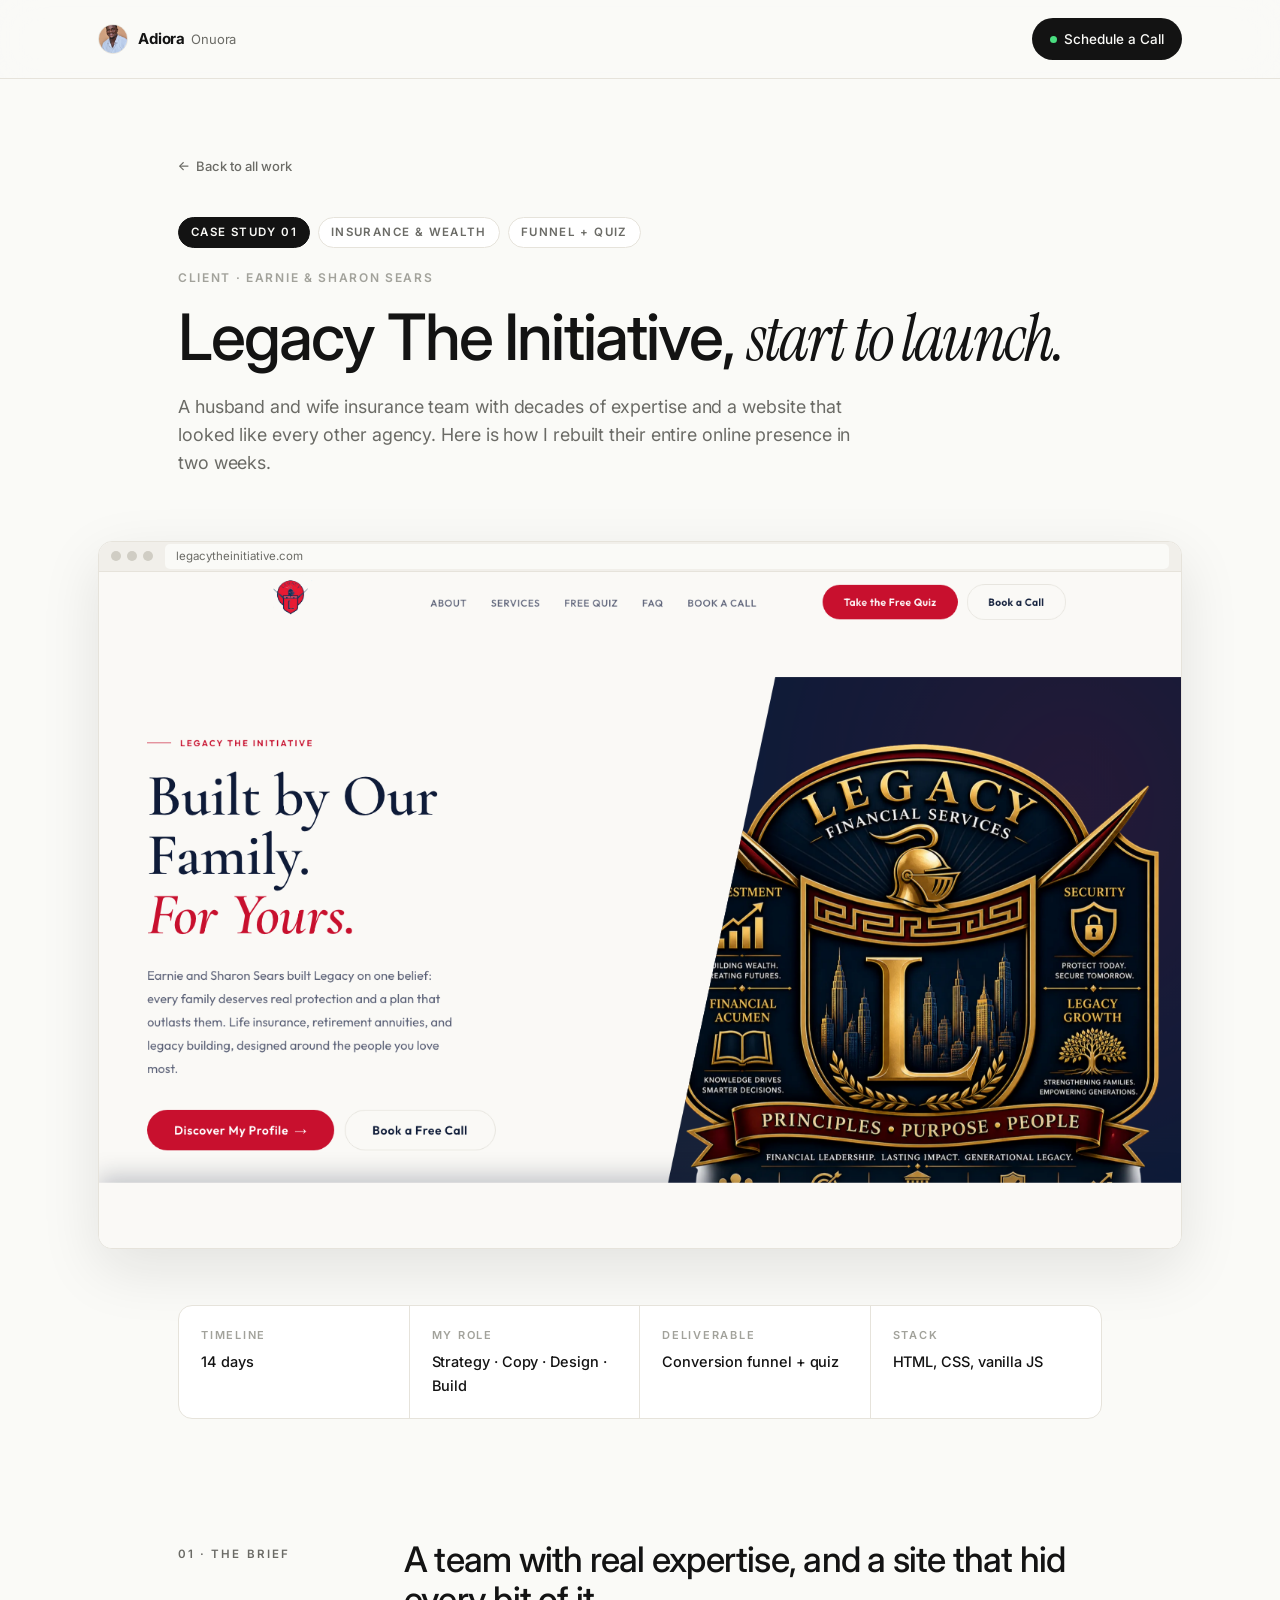
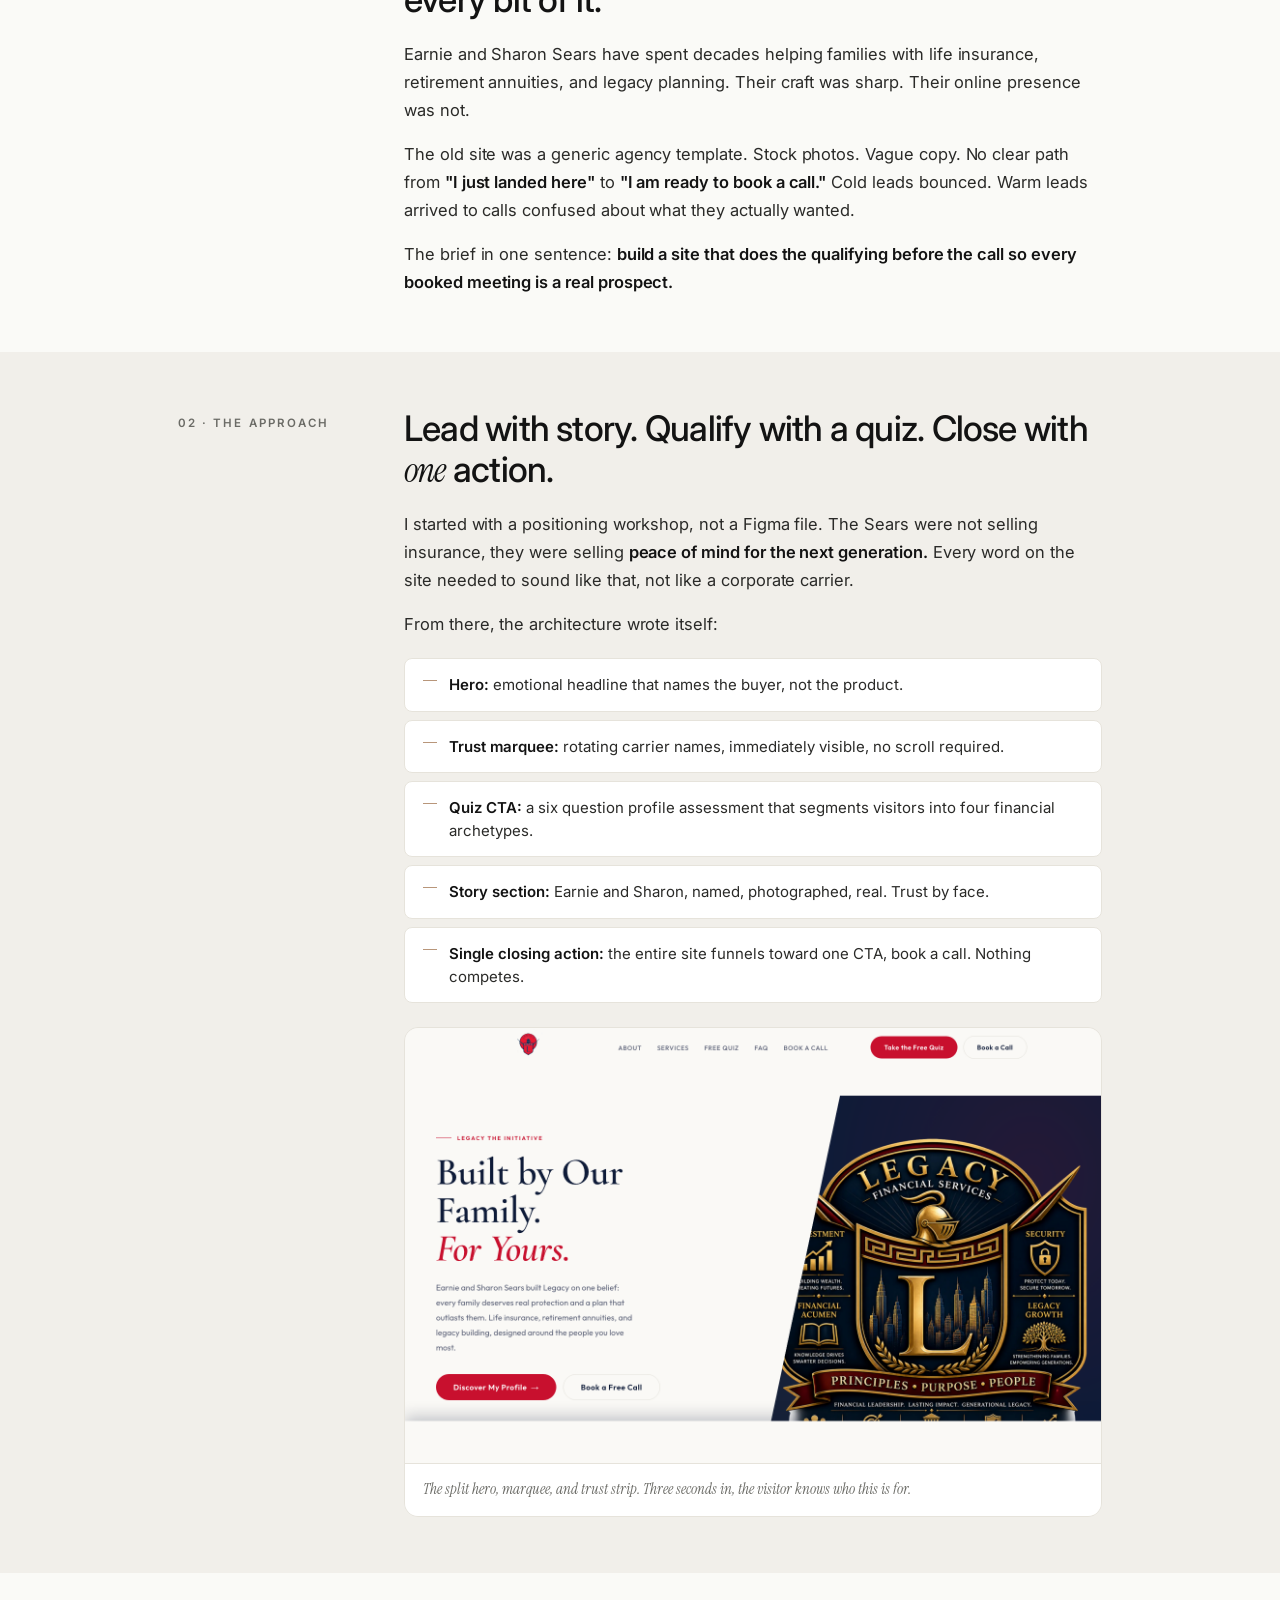
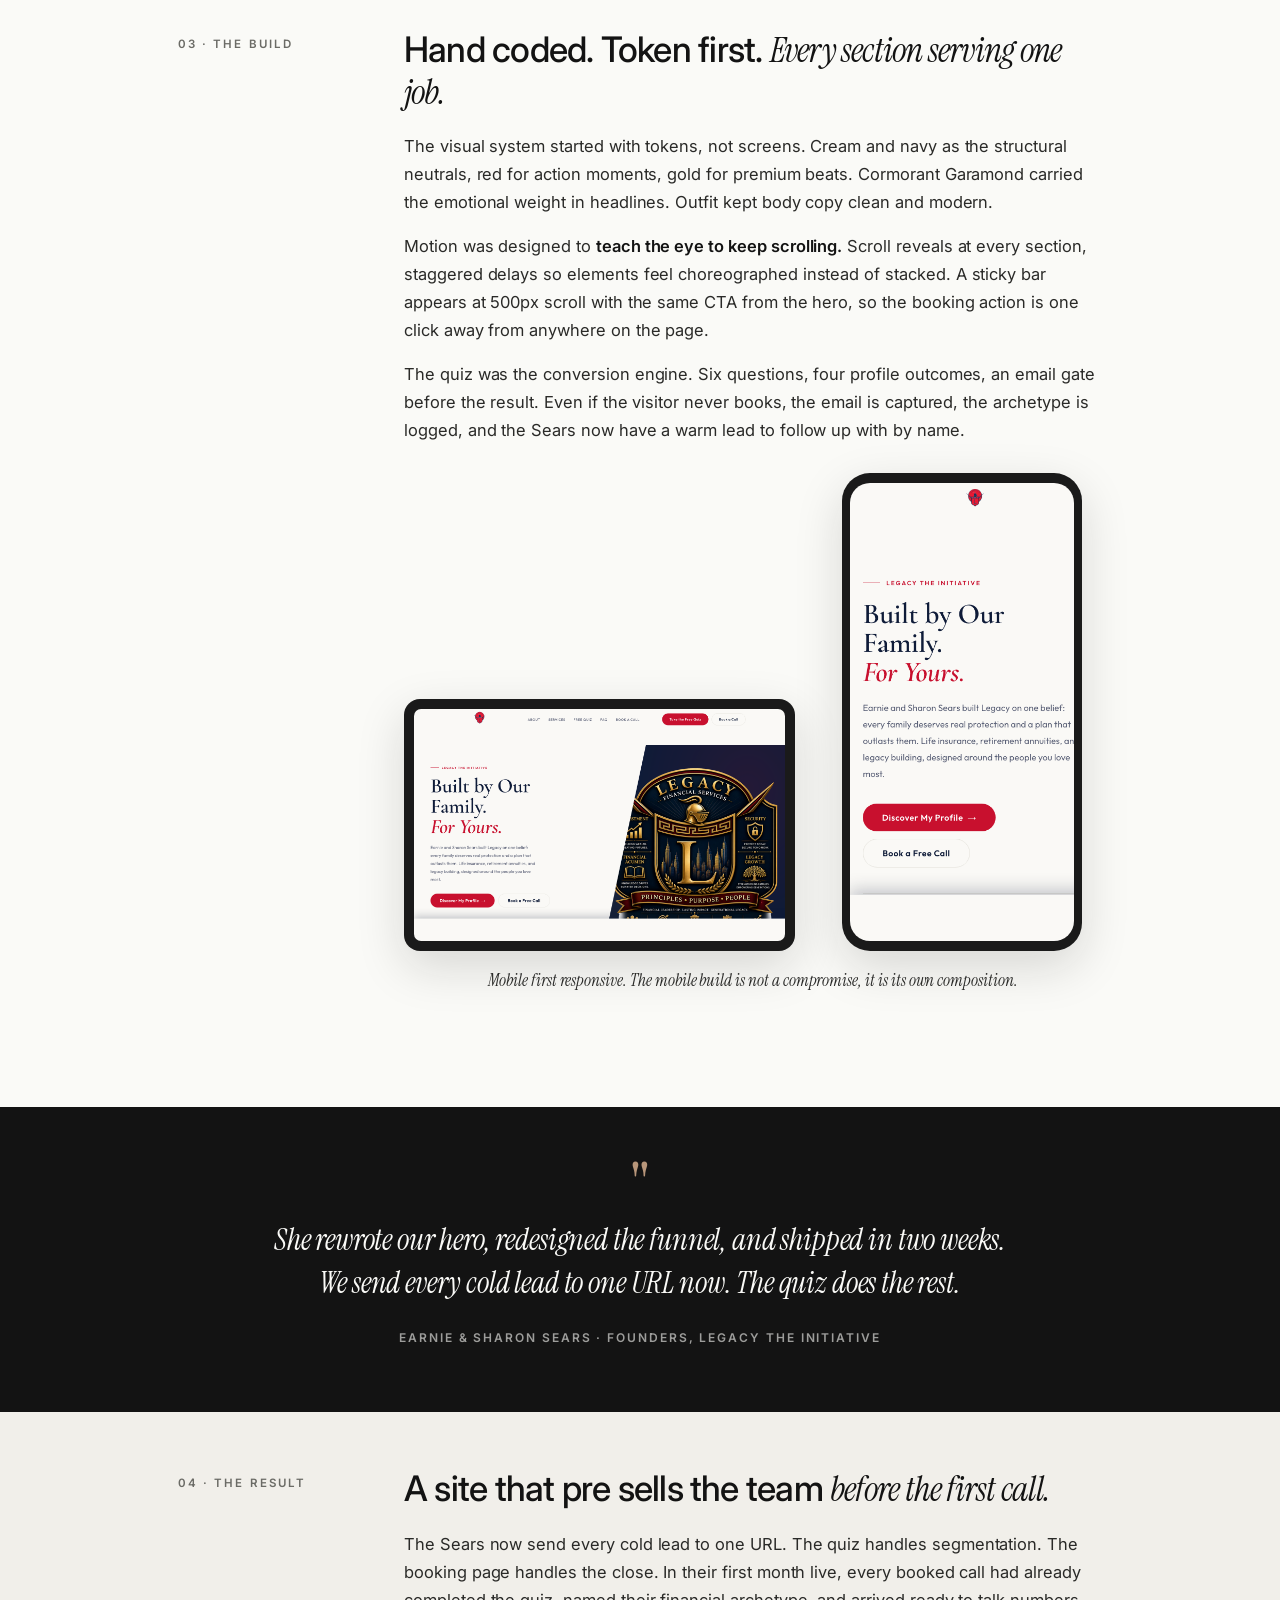
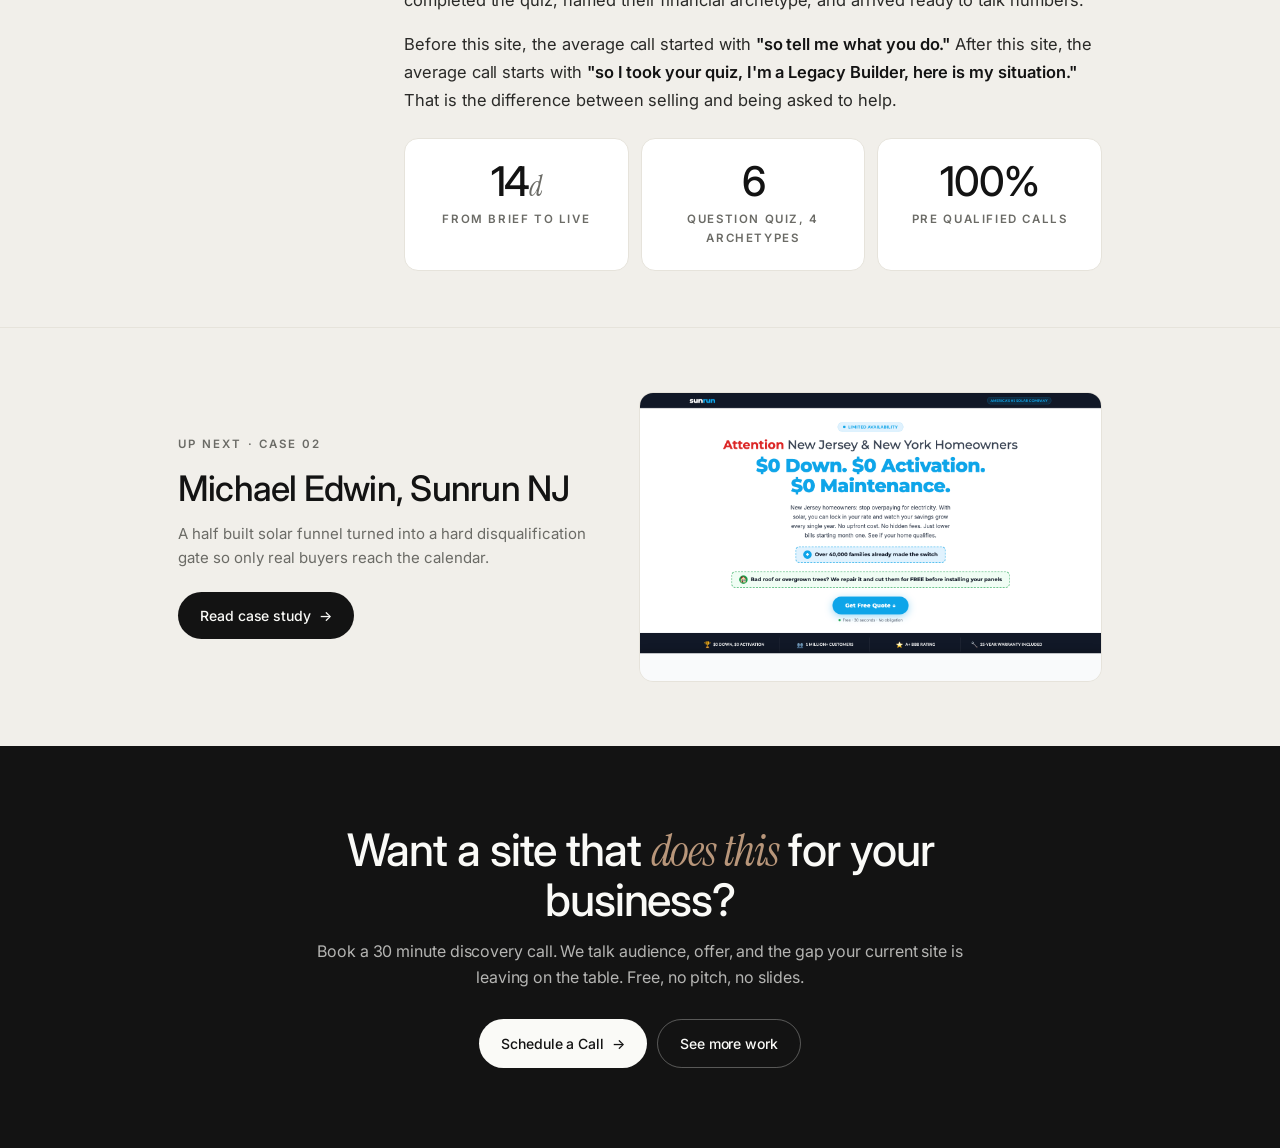
==== case-studies/legacy.html @ 41953759 "Initial portfolio site: Adiora @ AP Systems Single page portfolio with six live case studies (Legacy" ====
<!DOCTYPE html>
<html lang="en">
<head>
  <meta charset="UTF-8" />
  <meta name="viewport" content="width=device-width, initial-scale=1.0" />
  <title>Legacy The Initiative · Case Study · Adiora Onuora</title>
  <meta name="description" content="How I rebuilt a husband and wife insurance team's online presence with a 14 section funnel and a profile quiz that pre qualifies every booked call." />
  <link rel="preconnect" href="https://fonts.googleapis.com" />
  <link rel="preconnect" href="https://fonts.gstatic.com" crossorigin />
  <link href="https://fonts.googleapis.com/css2?family=Inter:wght@300;400;500;600;700&family=Instrument+Serif:ital@0;1&display=swap" rel="stylesheet" />
  <noscript><style>[data-sr]{opacity:1!important;transform:none!important;}</style></noscript>
  <style>
    :root {
      --bg: #FAFAF7;
      --bg-2: #F1EFEA;
      --bg-card: #FFFFFF;
      --ink: #131313;
      --ink-2: #2A2A28;
      --gray: #6B6B66;
      --gray-2: #A2A29B;
      --line: #E6E3DB;
      --accent: #B8967A;
      --green: #4ADE80;
      --sans: 'Inter', -apple-system, BlinkMacSystemFont, 'Segoe UI', sans-serif;
      --serif: 'Instrument Serif', Georgia, serif;
      --ease: cubic-bezier(0.22, 0.61, 0.36, 1);
      --r: 14px;
      --r-sm: 8px;
    }
    *, *::before, *::after { box-sizing: border-box; margin: 0; padding: 0; }
    html { scroll-behavior: smooth; }
    body {
      font-family: var(--sans);
      background: var(--bg);
      color: var(--ink);
      -webkit-font-smoothing: antialiased;
      text-rendering: optimizeLegibility;
      font-size: 16px;
      line-height: 1.65;
      overflow-x: hidden;
    }
    img { display: block; max-width: 100%; }
    ul { list-style: none; }
    a { color: inherit; text-decoration: none; }
    button { font-family: inherit; cursor: pointer; border: none; background: none; }
    ::selection { background: var(--ink); color: white; }

    [data-sr] { transition: opacity 0.7s var(--ease), transform 0.7s var(--ease); }
    .sr-ready [data-sr]:not(.sr-in) { opacity: 0; transform: translateY(20px); }

    .btn {
      display: inline-flex; align-items: center; gap: 8px;
      padding: 12px 22px; border-radius: 100px;
      font-size: 14px; font-weight: 500; letter-spacing: -0.005em;
      transition: background 0.2s, transform 0.2s, box-shadow 0.3s;
      white-space: nowrap;
    }
    .btn-primary { background: var(--ink); color: var(--bg); }
    .btn-primary:hover { background: var(--ink-2); transform: translateY(-1px); box-shadow: 0 8px 24px rgba(19,19,19,0.15); }
    .btn-ghost { background: transparent; color: var(--ink); border: 1px solid var(--line); }
    .btn-ghost:hover { background: var(--bg-card); border-color: var(--ink); }
    .btn-outline-light { background: transparent; color: var(--bg); border: 1px solid rgba(250,250,247,0.3); }
    .btn-outline-light:hover { background: rgba(250,250,247,0.08); border-color: var(--bg); }
    .btn-arrow { transition: transform 0.25s var(--ease); display: inline-block; }
    .btn:hover .btn-arrow { transform: translateX(3px); }

    /* NAV */
    .nav {
      position: fixed; top: 0; left: 0; right: 0;
      z-index: 600; padding: 18px 0;
      background: rgba(250,250,247,0.85);
      backdrop-filter: blur(20px);
      border-bottom: 1px solid var(--line);
    }
    .nav__inner {
      max-width: 1140px; margin: 0 auto; padding: 0 28px;
      display: flex; align-items: center; justify-content: space-between; gap: 24px;
    }
    .nav__brand {
      display: flex; align-items: center; gap: 10px;
      font-size: 15px; font-weight: 600;
      letter-spacing: -0.01em; color: var(--ink);
    }
    .nav__brand-avatar {
      width: 30px; height: 30px; border-radius: 50%;
      object-fit: cover; border: 1px solid var(--line);
    }
    .nav__brand-name { display: flex; align-items: baseline; gap: 6px; }
    .nav__brand-name span { font-weight: 400; color: var(--gray); font-size: 13px; }
    .nav__cta {
      display: inline-flex; align-items: center; gap: 7px;
      padding: 10px 18px; background: var(--ink); color: var(--bg);
      border-radius: 100px; font-size: 13.5px; font-weight: 500;
      transition: background 0.2s, transform 0.2s;
    }
    .nav__cta:hover { background: var(--ink-2); transform: translateY(-1px); }
    .nav__cta-dot {
      width: 7px; height: 7px; border-radius: 50%;
      background: var(--green);
      animation: pulse-green 2s infinite;
    }

    /* CASE HERO */
    .case-hero { padding: 152px 0 64px; }
    .case-hero__inner { max-width: 980px; margin: 0 auto; padding: 0 28px; }
    .case-hero__back {
      display: inline-flex; align-items: center; gap: 6px;
      font-size: 13px; font-weight: 500;
      color: var(--gray); margin-bottom: 40px;
      transition: color 0.2s;
    }
    .case-hero__back:hover { color: var(--ink); }
    .case-hero__back-arrow { transform: rotate(180deg); transition: transform 0.25s var(--ease); display: inline-block; }
    .case-hero__back:hover .case-hero__back-arrow { transform: rotate(180deg) translateX(3px); }
    .case-hero__meta {
      display: flex; flex-wrap: wrap; gap: 8px;
      margin-bottom: 20px;
    }
    .case-hero__chip {
      font-size: 11.5px; font-weight: 600;
      letter-spacing: 0.12em; text-transform: uppercase;
      padding: 5px 12px; border-radius: 100px;
      background: var(--bg-card); border: 1px solid var(--line);
      color: var(--gray);
    }
    .case-hero__chip--accent { background: var(--ink); color: var(--bg); border-color: var(--ink); }
    .case-hero__client {
      font-size: 12px; font-weight: 600;
      letter-spacing: 0.14em; text-transform: uppercase;
      color: var(--gray-2); margin-bottom: 16px;
    }
    .case-hero__title {
      font-family: var(--sans);
      font-size: clamp(2.4rem, 5vw, 4.2rem);
      font-weight: 500; line-height: 1.02;
      letter-spacing: -0.032em;
      color: var(--ink); margin-bottom: 22px;
    }
    .case-hero__title em {
      font-family: var(--serif); font-style: italic;
      font-weight: 400; color: var(--ink);
    }
    .case-hero__sub {
      font-size: clamp(1.05rem, 1.4vw, 1.2rem);
      line-height: 1.55; color: var(--gray);
      max-width: 680px;
      letter-spacing: -0.005em;
    }

    /* FEATURE IMAGE */
    .feature {
      max-width: 1140px; margin: 0 auto 56px;
      padding: 0 28px;
    }
    .feature__frame {
      border-radius: var(--r); overflow: hidden;
      box-shadow: 0 20px 60px rgba(19,19,19,0.1);
      border: 1px solid var(--line);
      background: white;
    }
    .feature__bar {
      height: 30px; background: var(--bg-2);
      display: flex; align-items: center; padding: 0 12px; gap: 6px;
      border-bottom: 1px solid var(--line);
    }
    .feature__dot { width: 10px; height: 10px; border-radius: 50%; background: #d0cdc4; }
    .feature__url {
      flex: 1; margin-left: 6px; background: var(--bg);
      border-radius: 5px; padding: 3px 11px;
      font-size: 11.5px; color: var(--gray);
    }
    .feature__img { width: 100%; display: block; }

    /* META STRIP */
    .meta-strip {
      max-width: 980px; margin: 0 auto 64px;
      padding: 0 28px;
    }
    .meta-strip__grid {
      display: grid; grid-template-columns: repeat(4, 1fr);
      border: 1px solid var(--line);
      border-radius: var(--r);
      background: var(--bg-card);
      overflow: hidden;
    }
    .meta-cell {
      padding: 20px 22px;
      border-right: 1px solid var(--line);
    }
    .meta-cell:last-child { border-right: none; }
    .meta-cell__label {
      font-size: 11px; font-weight: 600;
      letter-spacing: 0.16em; text-transform: uppercase;
      color: var(--gray-2); margin-bottom: 6px;
    }
    .meta-cell__value {
      font-family: var(--sans); font-size: 14.5px;
      font-weight: 500; color: var(--ink);
      letter-spacing: -0.005em;
    }

    /* CASE BLOCKS */
    .case-block { padding-block: 56px; }
    .case-block:nth-of-type(even) { background: var(--bg-2); }
    .case-block__inner {
      max-width: 980px; margin: 0 auto; padding: 0 28px;
      display: grid; grid-template-columns: 170px 1fr;
      gap: 56px; align-items: start;
    }
    .case-block__label {
      font-size: 11.5px; font-weight: 600;
      letter-spacing: 0.18em; text-transform: uppercase;
      color: var(--gray); padding-top: 6px;
      position: sticky; top: 96px;
    }
    .case-block__title {
      font-family: var(--sans);
      font-size: clamp(1.6rem, 2.8vw, 2.2rem);
      font-weight: 500; line-height: 1.15;
      letter-spacing: -0.022em;
      color: var(--ink); margin-bottom: 20px;
    }
    .case-block__title em { font-family: var(--serif); font-style: italic; font-weight: 400; }
    .case-block p {
      font-size: 16.5px; line-height: 1.7;
      color: var(--ink-2); margin-bottom: 16px;
      letter-spacing: -0.003em;
    }
    .case-block p strong { font-weight: 600; color: var(--ink); }
    .case-block p:last-child { margin-bottom: 0; }

    .case-list {
      display: grid; gap: 8px; margin: 20px 0 0;
    }
    .case-list li {
      background: var(--bg-card);
      border: 1px solid var(--line);
      border-radius: var(--r-sm);
      padding: 14px 18px 14px 44px;
      font-size: 15px; color: var(--ink-2);
      line-height: 1.55;
      position: relative;
    }
    .case-list li::before {
      content: '';
      position: absolute;
      left: 18px; top: 21px;
      width: 14px; height: 1px;
      background: var(--accent);
    }
    .case-list li strong { font-weight: 600; color: var(--ink); }

    .case-img {
      margin: 24px 0 0; border-radius: var(--r);
      overflow: hidden; border: 1px solid var(--line);
    }
    .case-img img { width: 100%; }
    .case-img__caption {
      padding: 14px 18px; font-size: 13px;
      color: var(--gray); background: var(--bg-card);
      border-top: 1px solid var(--line);
      font-family: var(--serif); font-style: italic;
      font-size: 14.5px;
    }

    .device-row {
      display: grid; grid-template-columns: 1.4fr 1fr;
      gap: 28px; align-items: end; margin-top: 28px;
    }
    .device-frame {
      background: #1a1a1a; border-radius: 16px; padding: 10px;
      box-shadow: 0 16px 48px rgba(19,19,19,0.15);
    }
    .device-frame--mobile {
      border-radius: 28px; padding: 10px 8px;
      max-width: 240px; margin: 0 auto;
    }
    .device-frame img { border-radius: 7px; width: 100%; }
    .device-frame--mobile img { border-radius: 20px; }
    .device-caption {
      margin-top: 16px; font-style: italic; font-family: var(--serif);
      font-size: 15px; color: var(--gray); text-align: center;
    }

    /* PULL QUOTE */
    .pull-quote {
      background: var(--ink); color: var(--bg);
      padding: 64px 0; margin: 56px 0 0;
    }
    .pull-quote__inner {
      max-width: 820px; margin: 0 auto;
      padding: 0 28px; text-align: center;
    }
    .pull-quote__mark {
      font-family: var(--serif); font-size: 64px;
      color: var(--accent); line-height: 0.5;
      margin-bottom: 16px;
    }
    .pull-quote__text {
      font-family: var(--serif); font-style: italic;
      font-size: clamp(1.4rem, 2.4vw, 1.9rem);
      font-weight: 400; line-height: 1.4;
      margin-bottom: 24px;
      letter-spacing: -0.005em;
    }
    .pull-quote__author {
      font-size: 12px; font-weight: 600;
      letter-spacing: 0.16em; text-transform: uppercase;
      color: rgba(250,250,247,0.6);
    }

    /* RESULT STATS */
    .result-stats {
      display: grid; grid-template-columns: repeat(3, 1fr);
      gap: 12px; margin: 24px 0 0;
    }
    .result-stat {
      background: var(--bg-card);
      border: 1px solid var(--line);
      border-radius: var(--r); padding: 22px 18px;
      text-align: center;
    }
    .result-stat__num {
      font-family: var(--sans);
      font-size: clamp(2rem, 3.2vw, 2.8rem);
      font-weight: 500; letter-spacing: -0.028em;
      color: var(--ink); line-height: 1;
      margin-bottom: 8px;
    }
    .result-stat__num em {
      font-family: var(--serif); font-style: italic;
      font-weight: 400; color: var(--gray);
      font-size: 0.7em;
    }
    .result-stat__label {
      font-size: 11.5px; font-weight: 600;
      letter-spacing: 0.14em; text-transform: uppercase;
      color: var(--gray);
    }

    /* NEXT CASE */
    .next-case {
      background: var(--bg-2); padding: 64px 0;
      border-top: 1px solid var(--line);
    }
    .next-case__inner {
      max-width: 980px; margin: 0 auto; padding: 0 28px;
      display: grid; grid-template-columns: 1fr 1.1fr;
      gap: 40px; align-items: center;
    }
    .next-case__label {
      font-size: 11.5px; font-weight: 600;
      letter-spacing: 0.18em; text-transform: uppercase;
      color: var(--gray); margin-bottom: 14px;
    }
    .next-case__title {
      font-family: var(--sans);
      font-size: clamp(1.6rem, 2.8vw, 2.2rem);
      font-weight: 500; line-height: 1.15;
      letter-spacing: -0.022em;
      color: var(--ink); margin-bottom: 14px;
    }
    .next-case__sub {
      font-size: 15px; color: var(--gray);
      margin-bottom: 22px; line-height: 1.6;
    }
    .next-case__img {
      border-radius: var(--r); overflow: hidden;
      border: 1px solid var(--line);
      display: block;
      transition: transform 0.4s var(--ease), box-shadow 0.4s var(--ease);
    }
    .next-case__img:hover {
      transform: translateY(-4px);
      box-shadow: 0 16px 48px rgba(19,19,19,0.1);
    }
    .next-case__img img { width: 100%; display: block; }

    /* CASE CLOSE */
    .case-close {
      background: var(--ink); color: var(--bg);
      padding-block: 80px; text-align: center;
    }
    .case-close__inner { max-width: 720px; margin: 0 auto; padding: 0 28px; }
    .case-close h2 {
      font-family: var(--sans);
      font-size: clamp(1.9rem, 3.6vw, 2.8rem);
      font-weight: 500; line-height: 1.1;
      letter-spacing: -0.025em;
      margin-bottom: 14px;
    }
    .case-close h2 em { font-family: var(--serif); font-style: italic; font-weight: 400; color: var(--accent); }
    .case-close p {
      font-size: 16px; color: rgba(250,250,247,0.7);
      margin: 0 auto 28px; line-height: 1.6;
      letter-spacing: -0.005em;
    }
    .case-close__actions {
      display: flex; gap: 10px;
      justify-content: center; flex-wrap: wrap;
    }
    .case-close .btn-primary {
      background: var(--bg); color: var(--ink);
    }
    .case-close .btn-primary:hover { background: white; }

    @keyframes pulse-green {
      0% { box-shadow: 0 0 0 0 rgba(74,222,128,0.55); }
      70% { box-shadow: 0 0 0 7px rgba(74,222,128,0); }
      100% { box-shadow: 0 0 0 0 rgba(74,222,128,0); }
    }

    @media (max-width: 991px) {
      .case-block__inner { grid-template-columns: 1fr; gap: 14px; }
      .case-block__label { position: static; }
      .meta-strip__grid { grid-template-columns: 1fr 1fr; }
      .meta-cell:nth-child(2) { border-right: none; }
      .meta-cell:nth-child(-n+2) { border-bottom: 1px solid var(--line); }
      .device-row { grid-template-columns: 1fr; gap: 20px; }
      .device-frame--mobile { max-width: 220px; }
      .next-case__inner { grid-template-columns: 1fr; }
      .result-stats { grid-template-columns: 1fr; }
    }
    @media (max-width: 640px) {
      .case-hero { padding: 116px 0 48px; }
      .case-hero__inner, .feature, .meta-strip, .case-block__inner, .next-case__inner, .pull-quote__inner, .case-close__inner { padding-inline: 20px; }
      .nav__inner { padding: 0 20px; gap: 12px; }
      .nav__brand-name span { display: none; }
      .nav__cta { padding: 8px 14px; font-size: 12.5px; gap: 6px; }
      .case-block { padding-block: 40px; }
      .meta-strip__grid { grid-template-columns: 1fr; }
      .meta-cell { border-right: none; border-bottom: 1px solid var(--line); }
      .meta-cell:last-child { border-bottom: none; }
    }
  </style>
</head>
<body>

  <nav class="nav">
    <div class="nav__inner">
      <a href="../index.html" class="nav__brand">
        <img src="../assets/adiora.jpeg" alt="Adiora" class="nav__brand-avatar" />
        <div class="nav__brand-name"><b>Adiora</b> <span>Onuora</span></div>
      </a>
      <a href="https://calendly.com/adiorahonuora/new-meeting" target="_blank" rel="noopener" class="nav__cta">
        <span class="nav__cta-dot"></span> Schedule a Call
      </a>
    </div>
  </nav>

  <header class="case-hero">
    <div class="case-hero__inner">
      <a href="../index.html#work" class="case-hero__back">
        <span class="case-hero__back-arrow">→</span> Back to all work
      </a>
      <div class="case-hero__meta">
        <span class="case-hero__chip case-hero__chip--accent">Case Study 01</span>
        <span class="case-hero__chip">Insurance &amp; Wealth</span>
        <span class="case-hero__chip">Funnel + Quiz</span>
      </div>
      <p class="case-hero__client">Client · Earnie &amp; Sharon Sears</p>
      <h1 class="case-hero__title">Legacy The Initiative, <em>start to launch.</em></h1>
      <p class="case-hero__sub">A husband and wife insurance team with decades of expertise and a website that looked like every other agency. Here is how I rebuilt their entire online presence in two weeks.</p>
    </div>
  </header>

  <div class="feature" data-sr>
    <div class="feature__frame">
      <div class="feature__bar">
        <span class="feature__dot"></span>
        <span class="feature__dot"></span>
        <span class="feature__dot"></span>
        <div class="feature__url">legacytheinitiative.com</div>
      </div>
      <img src="../assets/work/legacy.png" alt="Legacy The Initiative landing page" class="feature__img" />
    </div>
  </div>

  <div class="meta-strip" data-sr>
    <div class="meta-strip__grid">
      <div class="meta-cell"><div class="meta-cell__label">Timeline</div><div class="meta-cell__value">14 days</div></div>
      <div class="meta-cell"><div class="meta-cell__label">My Role</div><div class="meta-cell__value">Strategy · Copy · Design · Build</div></div>
      <div class="meta-cell"><div class="meta-cell__label">Deliverable</div><div class="meta-cell__value">Conversion funnel + quiz</div></div>
      <div class="meta-cell"><div class="meta-cell__label">Stack</div><div class="meta-cell__value">HTML, CSS, vanilla JS</div></div>
    </div>
  </div>

  <section class="case-block" data-sr>
    <div class="case-block__inner">
      <div class="case-block__label">01 · The Brief</div>
      <div>
        <h2 class="case-block__title">A team with real expertise, and a site that hid every bit of it.</h2>
        <p>Earnie and Sharon Sears have spent decades helping families with life insurance, retirement annuities, and legacy planning. Their craft was sharp. Their online presence was not.</p>
        <p>The old site was a generic agency template. Stock photos. Vague copy. No clear path from <strong>"I just landed here"</strong> to <strong>"I am ready to book a call."</strong> Cold leads bounced. Warm leads arrived to calls confused about what they actually wanted.</p>
        <p>The brief in one sentence: <strong>build a site that does the qualifying before the call so every booked meeting is a real prospect.</strong></p>
      </div>
    </div>
  </section>

  <section class="case-block" data-sr>
    <div class="case-block__inner">
      <div class="case-block__label">02 · The Approach</div>
      <div>
        <h2 class="case-block__title">Lead with story. Qualify with a quiz. Close with <em>one</em> action.</h2>
        <p>I started with a positioning workshop, not a Figma file. The Sears were not selling insurance, they were selling <strong>peace of mind for the next generation.</strong> Every word on the site needed to sound like that, not like a corporate carrier.</p>
        <p>From there, the architecture wrote itself:</p>
        <ul class="case-list">
          <li><strong>Hero:</strong> emotional headline that names the buyer, not the product.</li>
          <li><strong>Trust marquee:</strong> rotating carrier names, immediately visible, no scroll required.</li>
          <li><strong>Quiz CTA:</strong> a six question profile assessment that segments visitors into four financial archetypes.</li>
          <li><strong>Story section:</strong> Earnie and Sharon, named, photographed, real. Trust by face.</li>
          <li><strong>Single closing action:</strong> the entire site funnels toward one CTA, book a call. Nothing competes.</li>
        </ul>
        <div class="case-img">
          <img src="../assets/work/legacy.png" alt="Legacy hero and quiz section" />
          <div class="case-img__caption">The split hero, marquee, and trust strip. Three seconds in, the visitor knows who this is for.</div>
        </div>
      </div>
    </div>
  </section>

  <section class="case-block" data-sr>
    <div class="case-block__inner">
      <div class="case-block__label">03 · The Build</div>
      <div>
        <h2 class="case-block__title">Hand coded. Token first. <em>Every section serving one job.</em></h2>
        <p>The visual system started with tokens, not screens. Cream and navy as the structural neutrals, red for action moments, gold for premium beats. Cormorant Garamond carried the emotional weight in headlines. Outfit kept body copy clean and modern.</p>
        <p>Motion was designed to <strong>teach the eye to keep scrolling.</strong> Scroll reveals at every section, staggered delays so elements feel choreographed instead of stacked. A sticky bar appears at 500px scroll with the same CTA from the hero, so the booking action is one click away from anywhere on the page.</p>
        <p>The quiz was the conversion engine. Six questions, four profile outcomes, an email gate before the result. Even if the visitor never books, the email is captured, the archetype is logged, and the Sears now have a warm lead to follow up with by name.</p>

        <div class="device-row">
          <div class="device-frame">
            <img src="../assets/work/legacy.png" alt="Legacy on desktop" />
          </div>
          <div class="device-frame device-frame--mobile">
            <img src="../assets/work/legacy-mobile.png" alt="Legacy on mobile" />
          </div>
        </div>
        <p class="device-caption">Mobile first responsive. The mobile build is not a compromise, it is its own composition.</p>
      </div>
    </div>
  </section>

  <div class="pull-quote" data-sr>
    <div class="pull-quote__inner">
      <div class="pull-quote__mark">"</div>
      <p class="pull-quote__text">She rewrote our hero, redesigned the funnel, and shipped in two weeks. We send every cold lead to one URL now. The quiz does the rest.</p>
      <p class="pull-quote__author">Earnie &amp; Sharon Sears · Founders, Legacy The Initiative</p>
    </div>
  </div>

  <section class="case-block" data-sr>
    <div class="case-block__inner">
      <div class="case-block__label">04 · The Result</div>
      <div>
        <h2 class="case-block__title">A site that pre sells the team <em>before the first call.</em></h2>
        <p>The Sears now send every cold lead to one URL. The quiz handles segmentation. The booking page handles the close. In their first month live, every booked call had already completed the quiz, named their financial archetype, and arrived ready to talk numbers.</p>
        <p>Before this site, the average call started with <strong>"so tell me what you do."</strong> After this site, the average call starts with <strong>"so I took your quiz, I'm a Legacy Builder, here is my situation."</strong> That is the difference between selling and being asked to help.</p>

        <div class="result-stats">
          <div class="result-stat">
            <div class="result-stat__num">14<em>d</em></div>
            <div class="result-stat__label">From brief to live</div>
          </div>
          <div class="result-stat">
            <div class="result-stat__num">6</div>
            <div class="result-stat__label">Question quiz, 4 archetypes</div>
          </div>
          <div class="result-stat">
            <div class="result-stat__num">100%</div>
            <div class="result-stat__label">Pre qualified calls</div>
          </div>
        </div>
      </div>
    </div>
  </section>

  <div class="next-case">
    <div class="next-case__inner">
      <div>
        <p class="next-case__label">Up Next · Case 02</p>
        <h3 class="next-case__title">Michael Edwin, Sunrun NJ</h3>
        <p class="next-case__sub">A half built solar funnel turned into a hard disqualification gate so only real buyers reach the calendar.</p>
        <a href="sunrun.html" class="btn btn-primary">Read case study <span class="btn-arrow">→</span></a>
      </div>
      <a href="sunrun.html" class="next-case__img">
        <img src="../assets/work/sunrun.png" alt="Michael Edwin Sunrun" />
      </a>
    </div>
  </div>

  <section class="case-close">
    <div class="case-close__inner">
      <h2>Want a site that <em>does this</em> for your business?</h2>
      <p>Book a 30 minute discovery call. We talk audience, offer, and the gap your current site is leaving on the table. Free, no pitch, no slides.</p>
      <div class="case-close__actions">
        <a href="https://calendly.com/adiorahonuora/new-meeting" target="_blank" rel="noopener" class="btn btn-primary">
          Schedule a Call <span class="btn-arrow">→</span>
        </a>
        <a href="../index.html#work" class="btn btn-outline-light">See more work</a>
      </div>
    </div>
  </section>

  <script>
    document.documentElement.classList.add('sr-ready');
    const srObs = new IntersectionObserver(entries => {
      entries.forEach(e => {
        if (e.isIntersecting) { e.target.classList.add('sr-in'); srObs.unobserve(e.target); }
      });
    }, { threshold: 0.1 });
    document.querySelectorAll('[data-sr]').forEach(el => srObs.observe(el));
  </script>
</body>
</html>
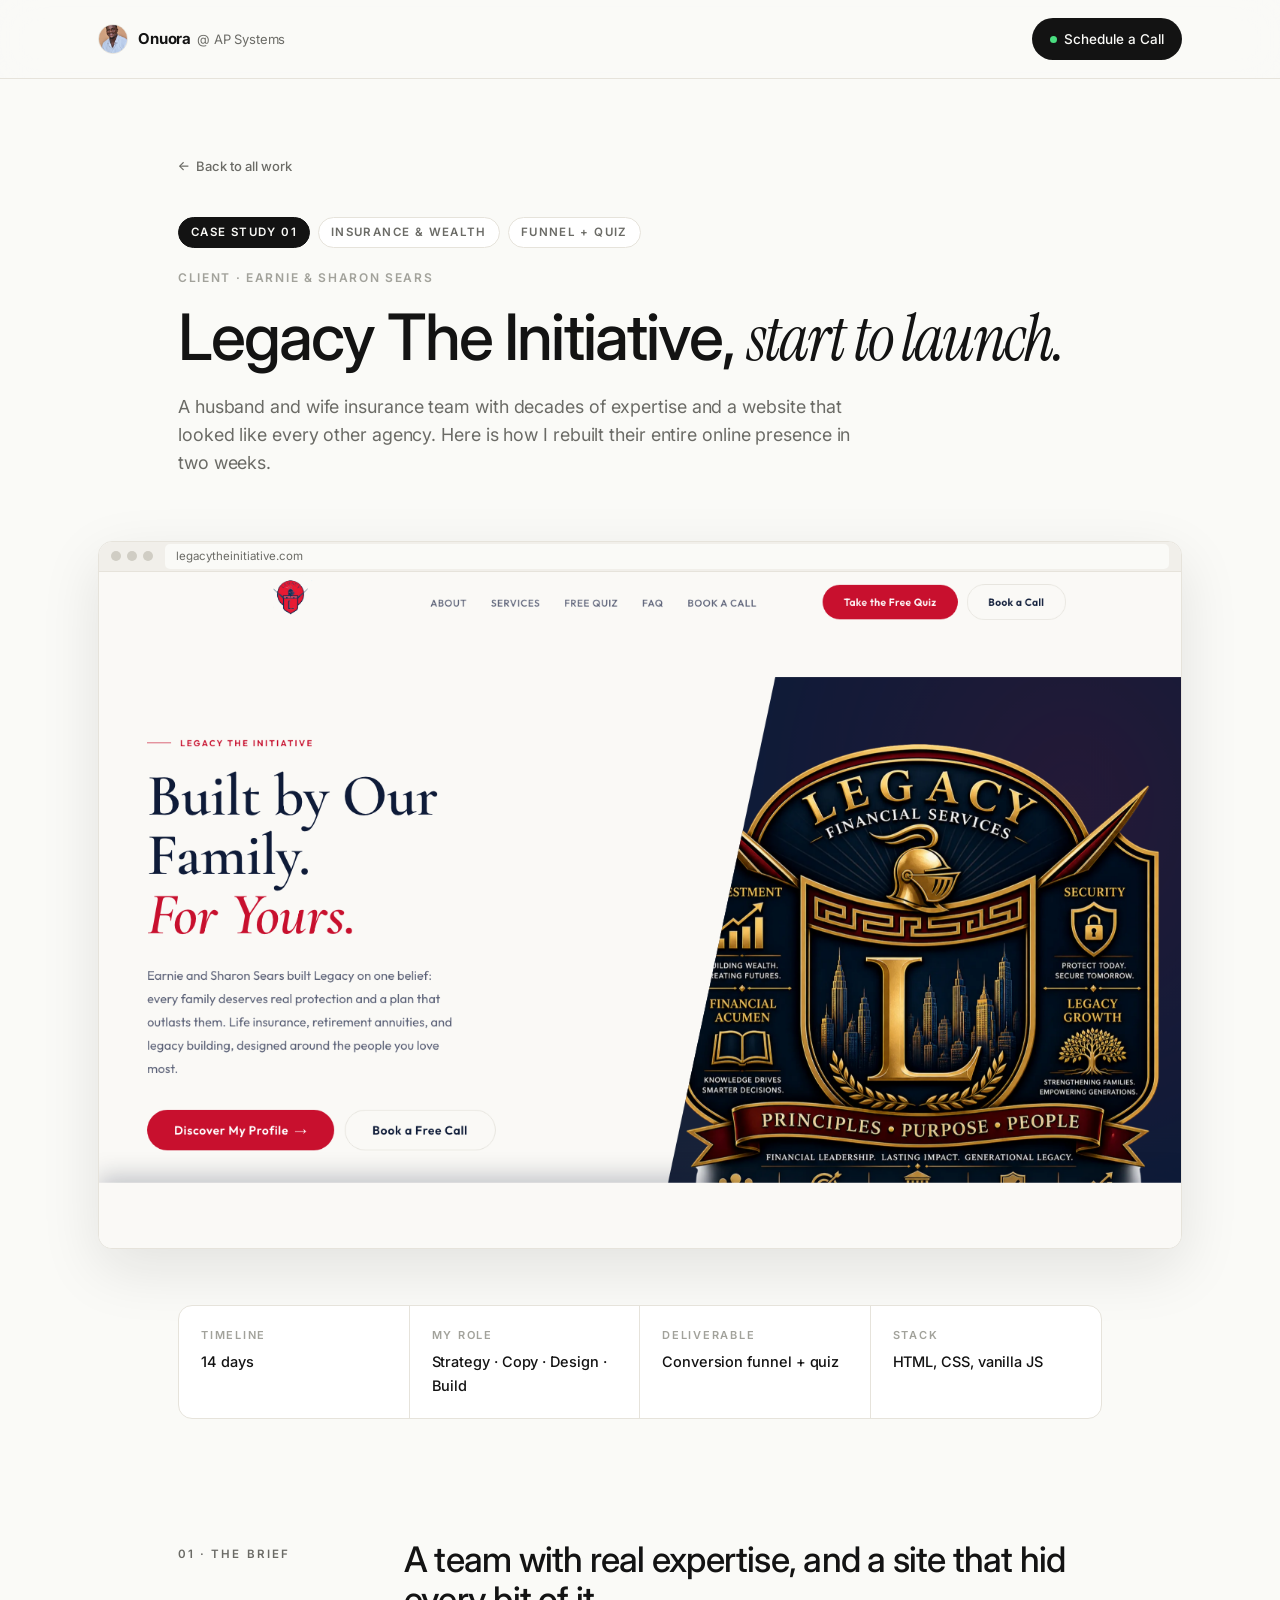
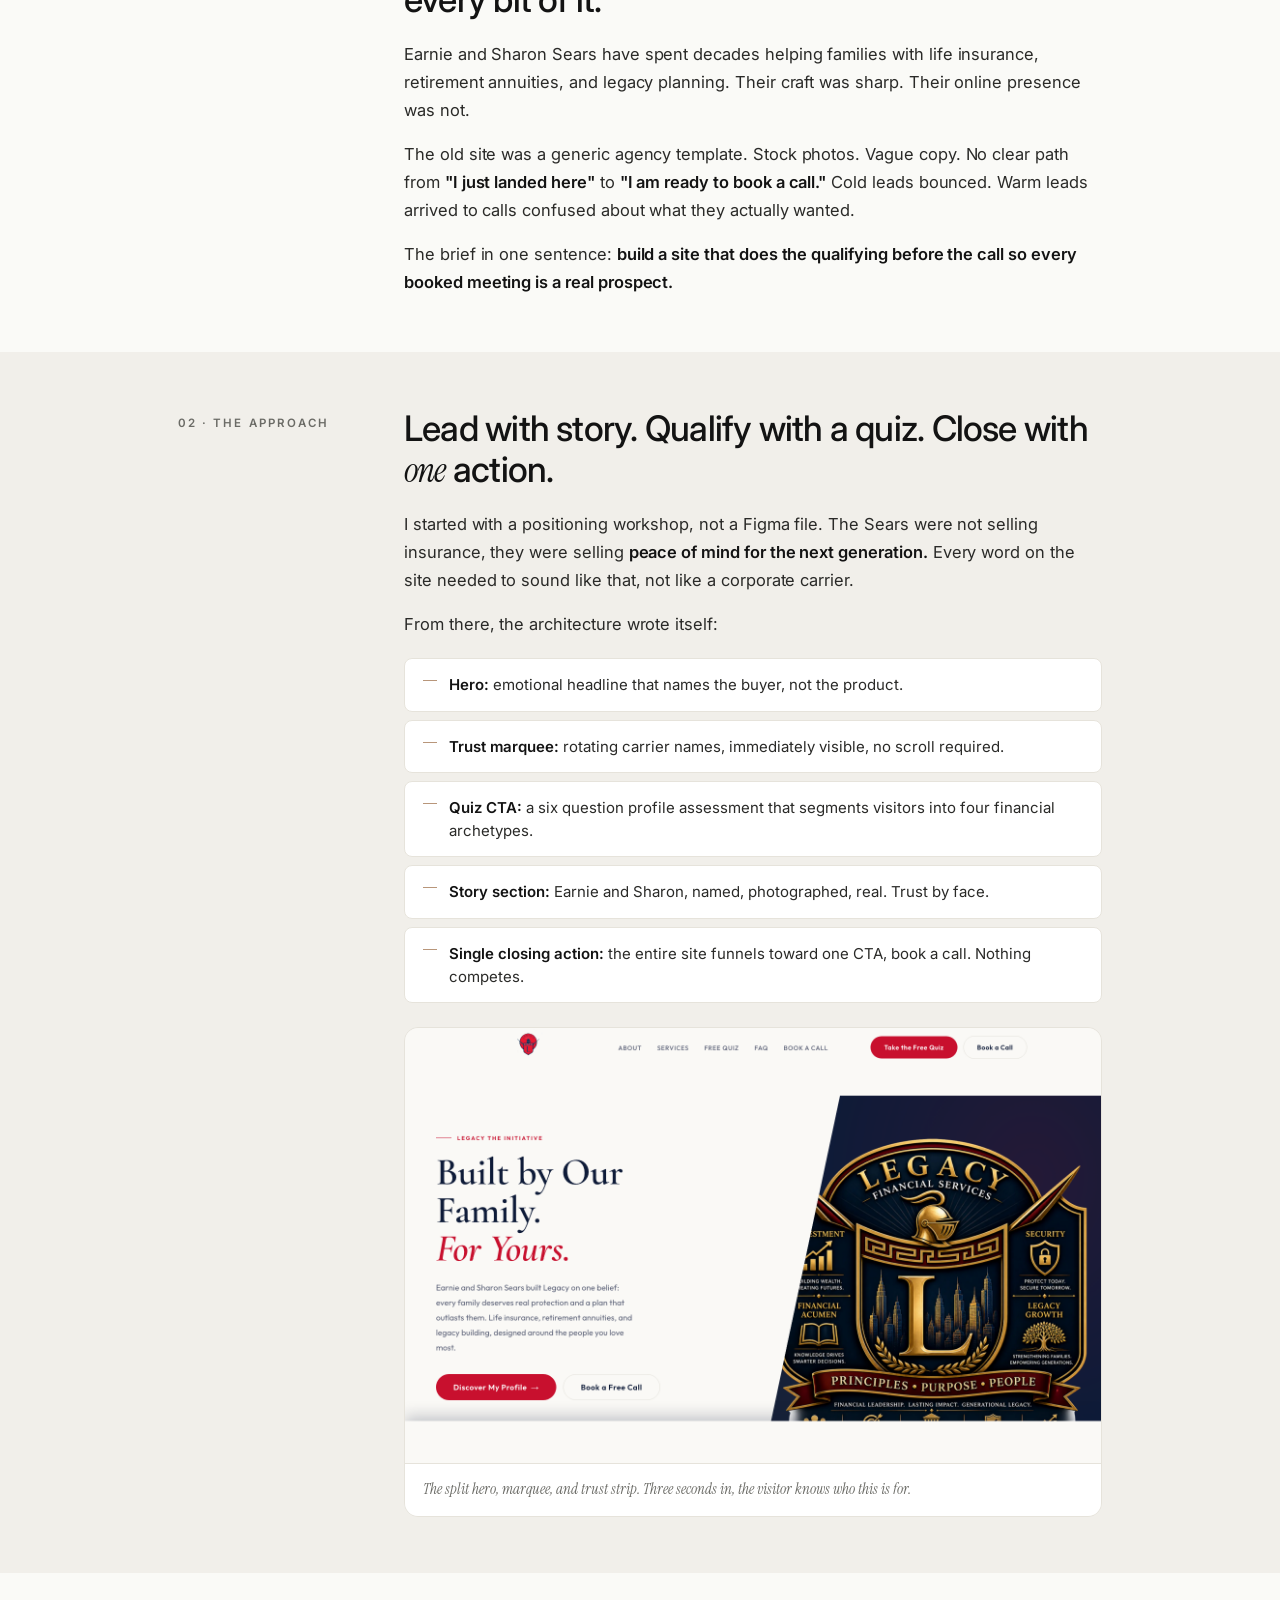
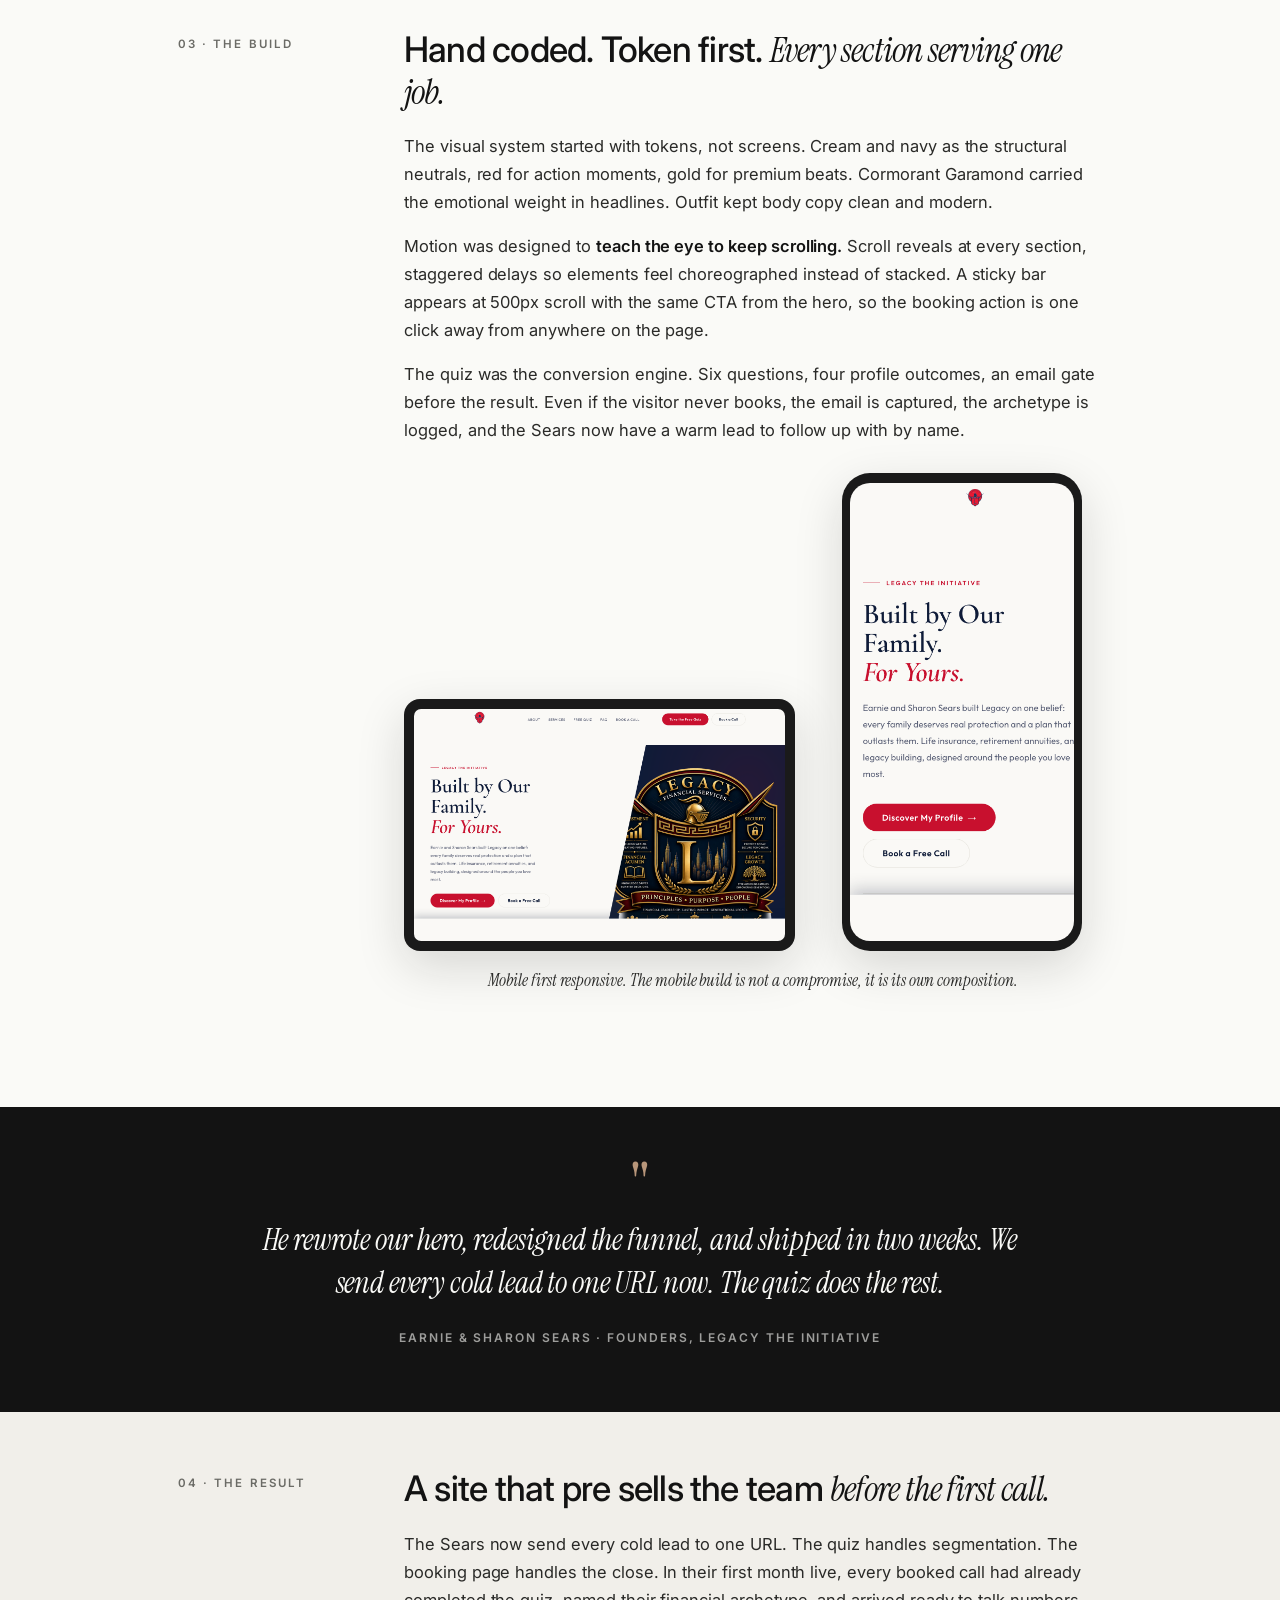
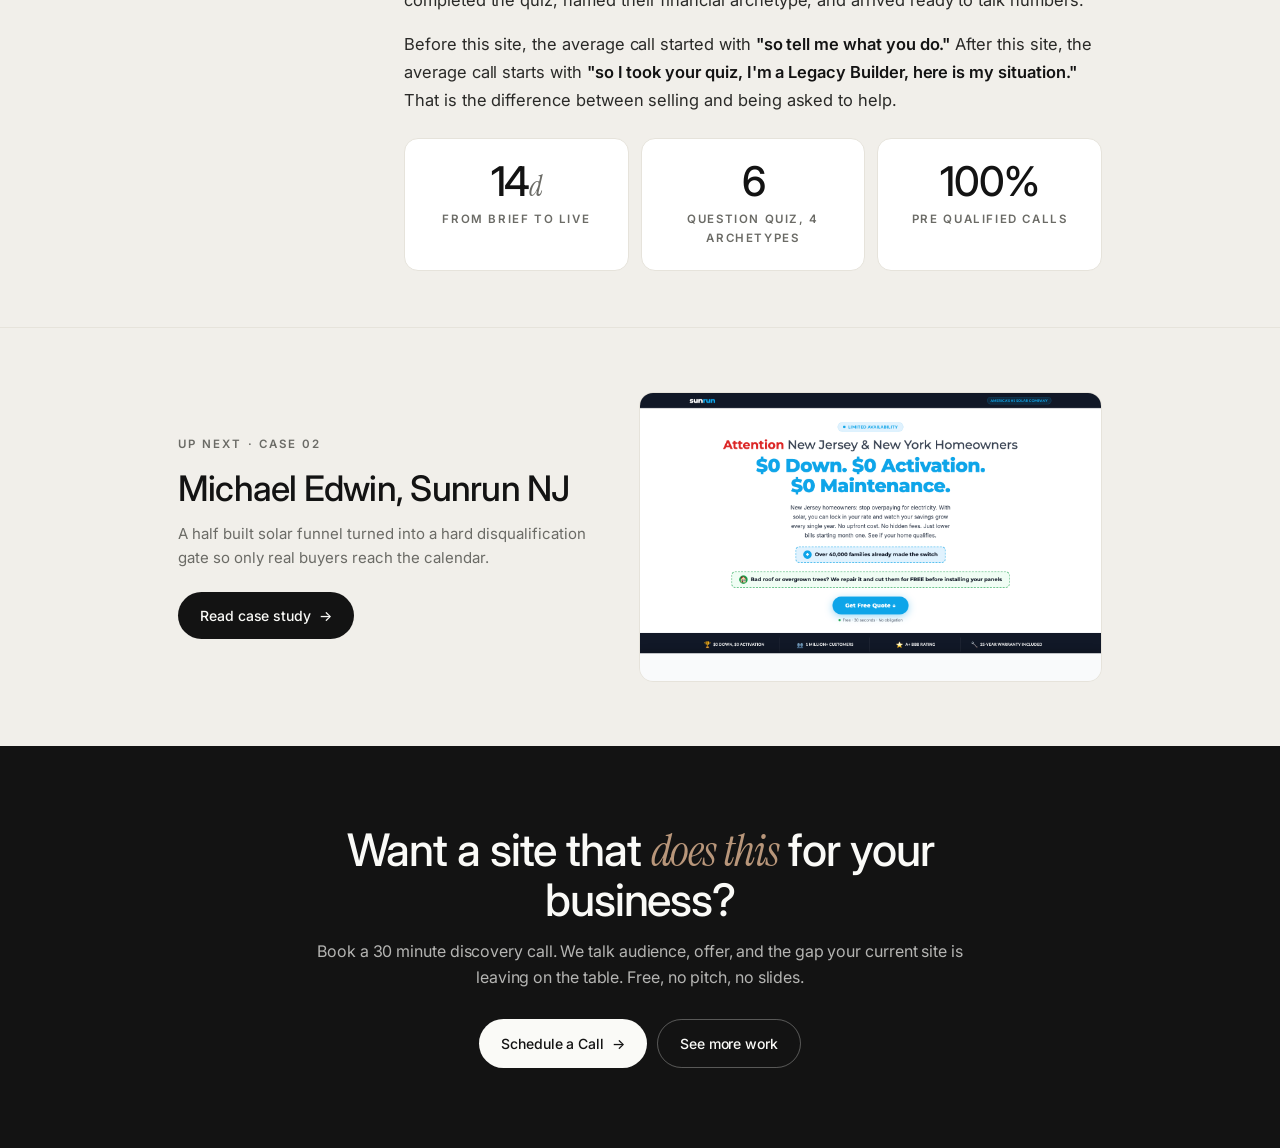
==== commit 53c01b4e: "Add AI receptionist, rebrand to Onuora @ AP Systems, simplify copy Add missed-call cost calculator +" ====
--- a/case-studies/legacy.html
+++ b/case-studies/legacy.html
@@ -3,7 +3,7 @@
 <head>
   <meta charset="UTF-8" />
   <meta name="viewport" content="width=device-width, initial-scale=1.0" />
-  <title>Legacy The Initiative · Case Study · Adiora Onuora</title>
+  <title>Legacy The Initiative · Case Study · Onuora @ AP Systems</title>
   <meta name="description" content="How I rebuilt a husband and wife insurance team's online presence with a 14 section funnel and a profile quiz that pre qualifies every booked call." />
   <link rel="preconnect" href="https://fonts.googleapis.com" />
   <link rel="preconnect" href="https://fonts.gstatic.com" crossorigin />
@@ -439,8 +439,8 @@
   <nav class="nav">
     <div class="nav__inner">
       <a href="../index.html" class="nav__brand">
-        <img src="../assets/adiora.jpeg" alt="Adiora" class="nav__brand-avatar" />
-        <div class="nav__brand-name"><b>Adiora</b> <span>Onuora</span></div>
+        <img src="../assets/adiora.jpeg" alt="Onuora" class="nav__brand-avatar" />
+        <div class="nav__brand-name"><b>Onuora</b> <span>@ AP Systems</span></div>
       </a>
       <a href="https://calendly.com/adiorahonuora/new-meeting" target="_blank" rel="noopener" class="nav__cta">
         <span class="nav__cta-dot"></span> Schedule a Call
@@ -544,7 +544,7 @@
   <div class="pull-quote" data-sr>
     <div class="pull-quote__inner">
       <div class="pull-quote__mark">"</div>
-      <p class="pull-quote__text">She rewrote our hero, redesigned the funnel, and shipped in two weeks. We send every cold lead to one URL now. The quiz does the rest.</p>
+      <p class="pull-quote__text">He rewrote our hero, redesigned the funnel, and shipped in two weeks. We send every cold lead to one URL now. The quiz does the rest.</p>
       <p class="pull-quote__author">Earnie &amp; Sharon Sears · Founders, Legacy The Initiative</p>
     </div>
   </div>
